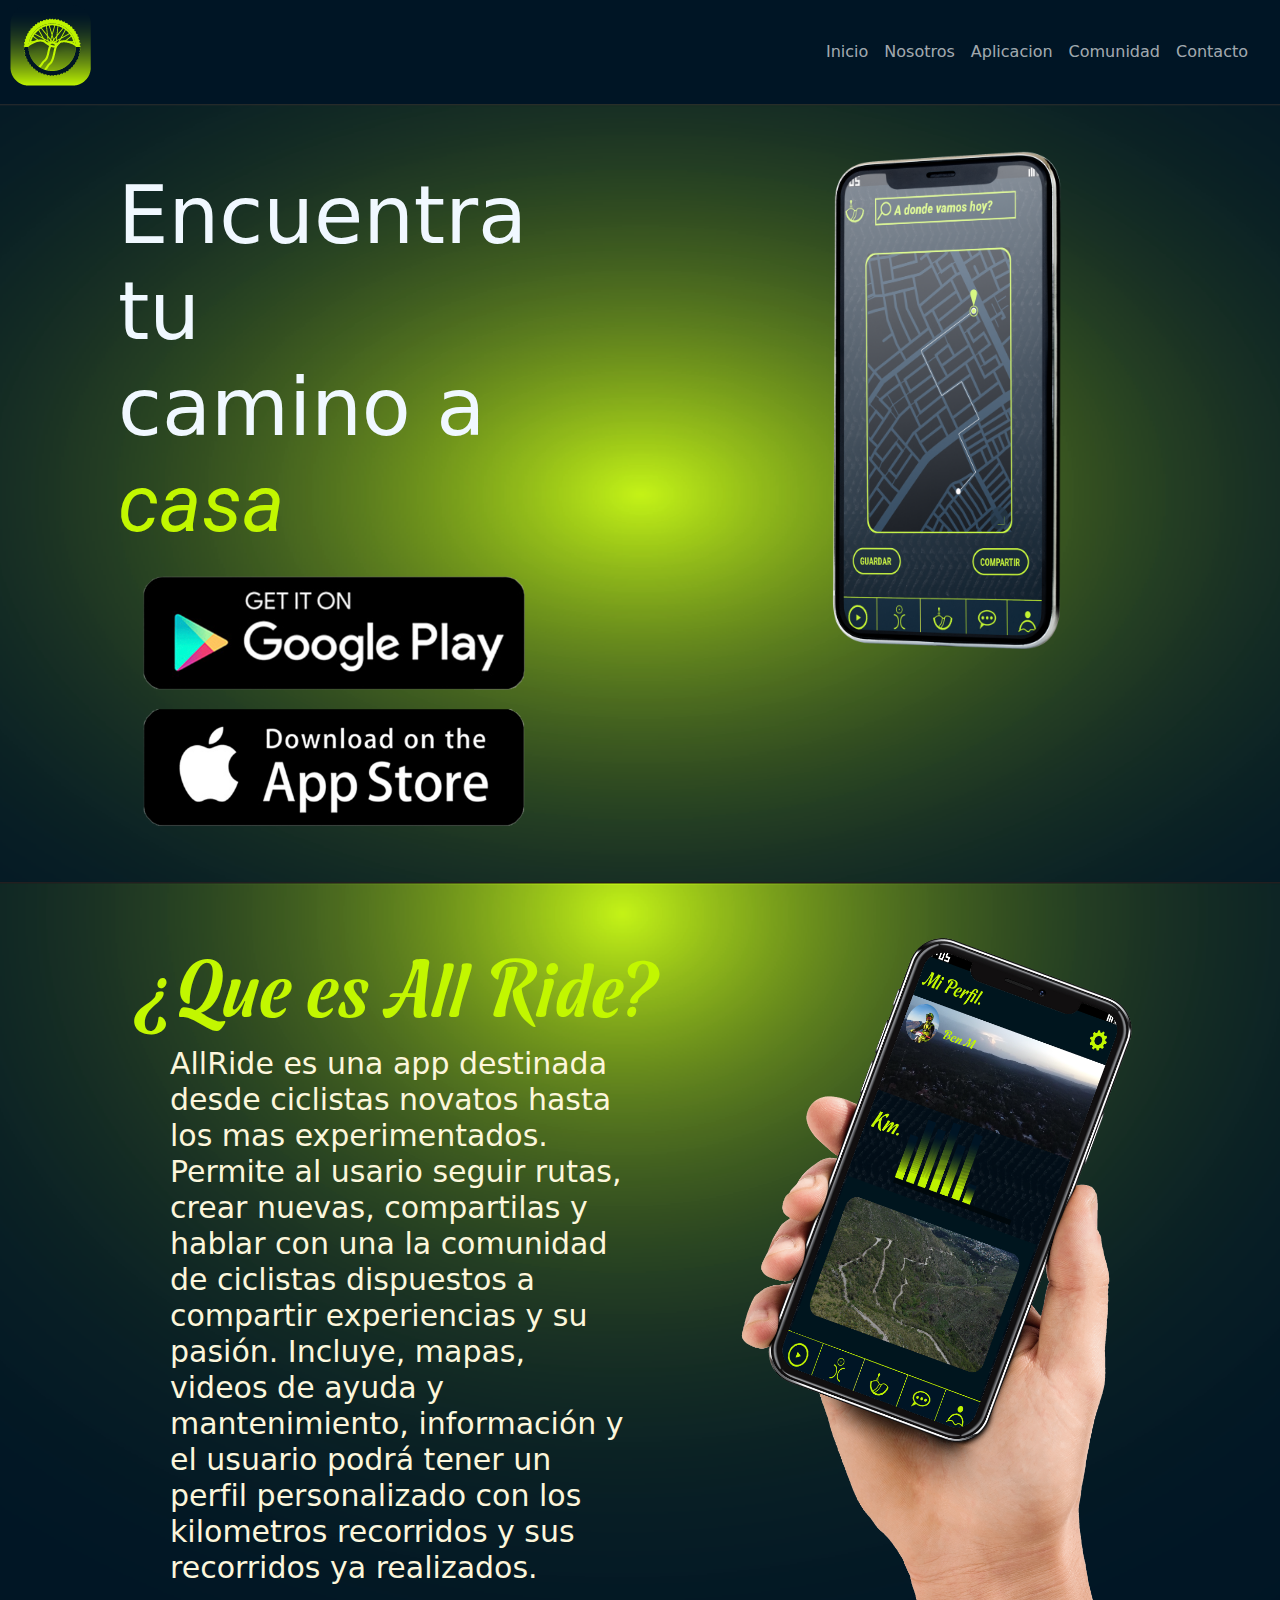
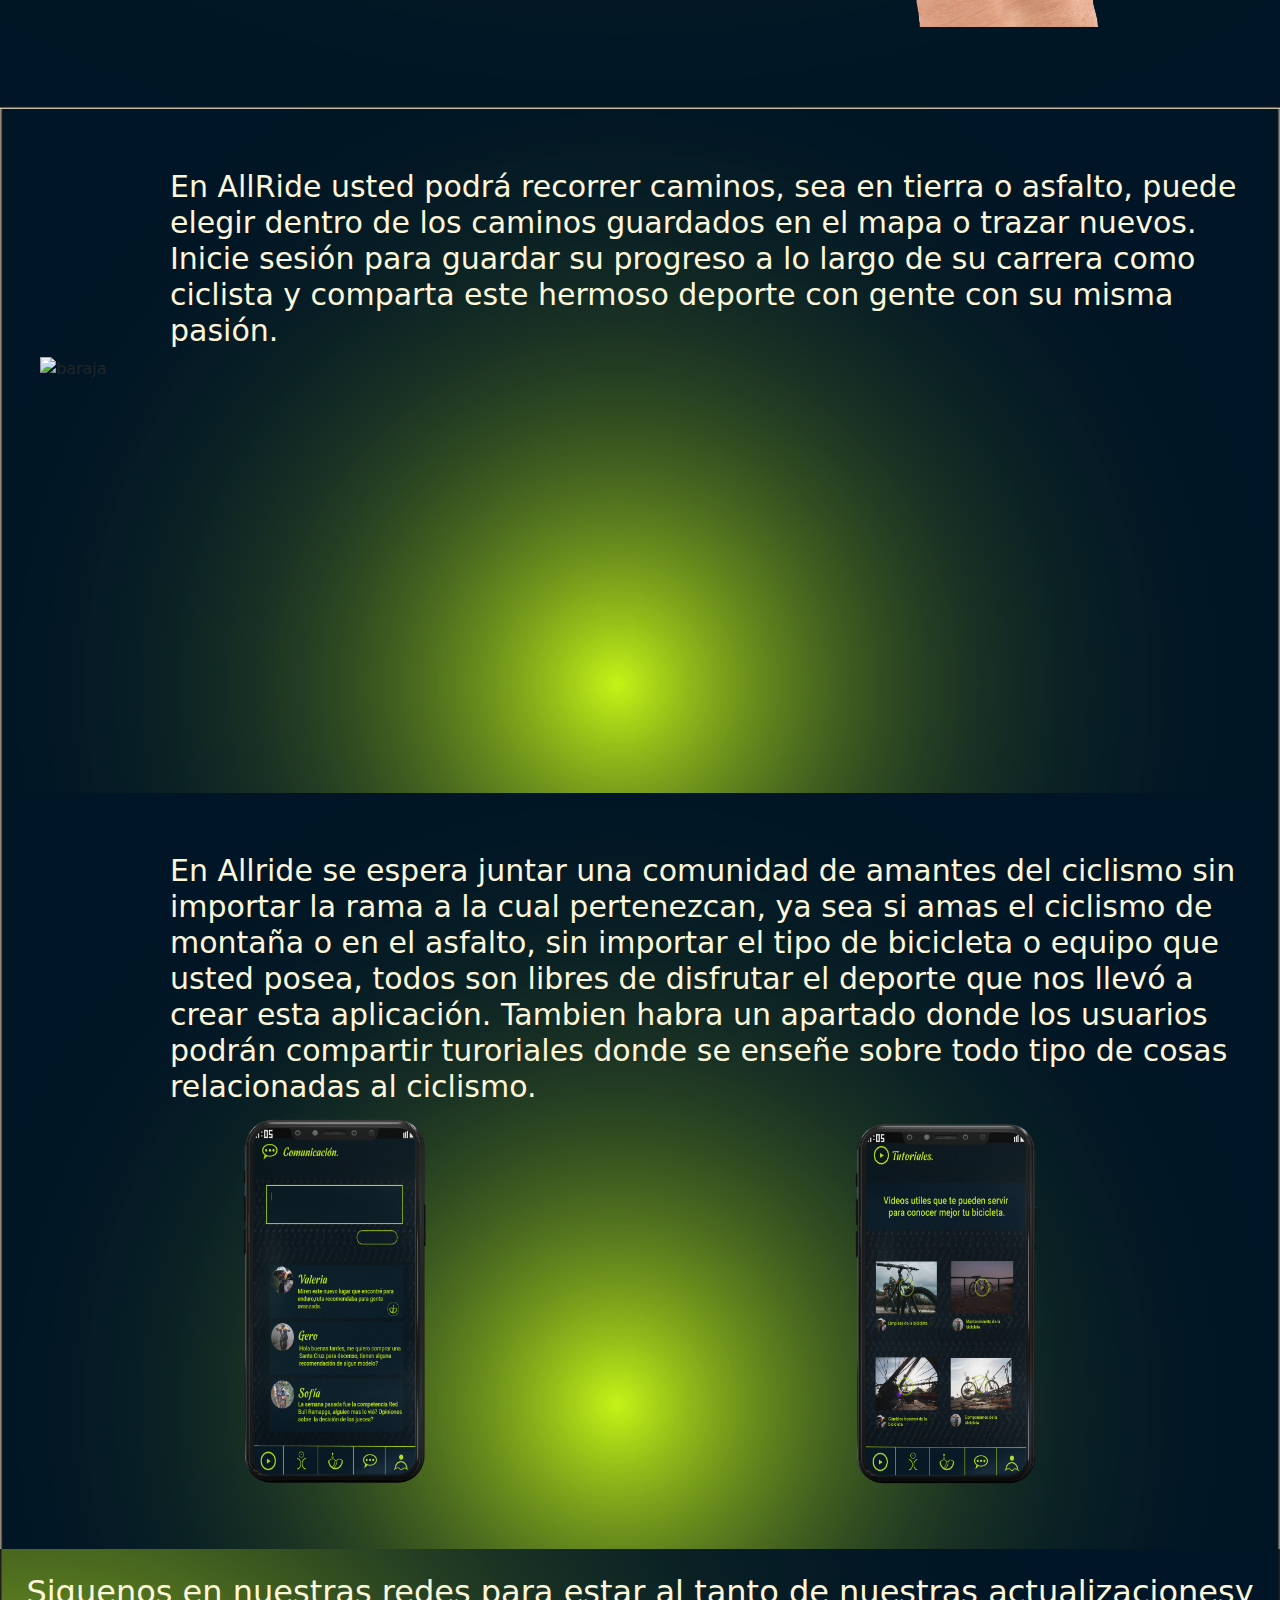
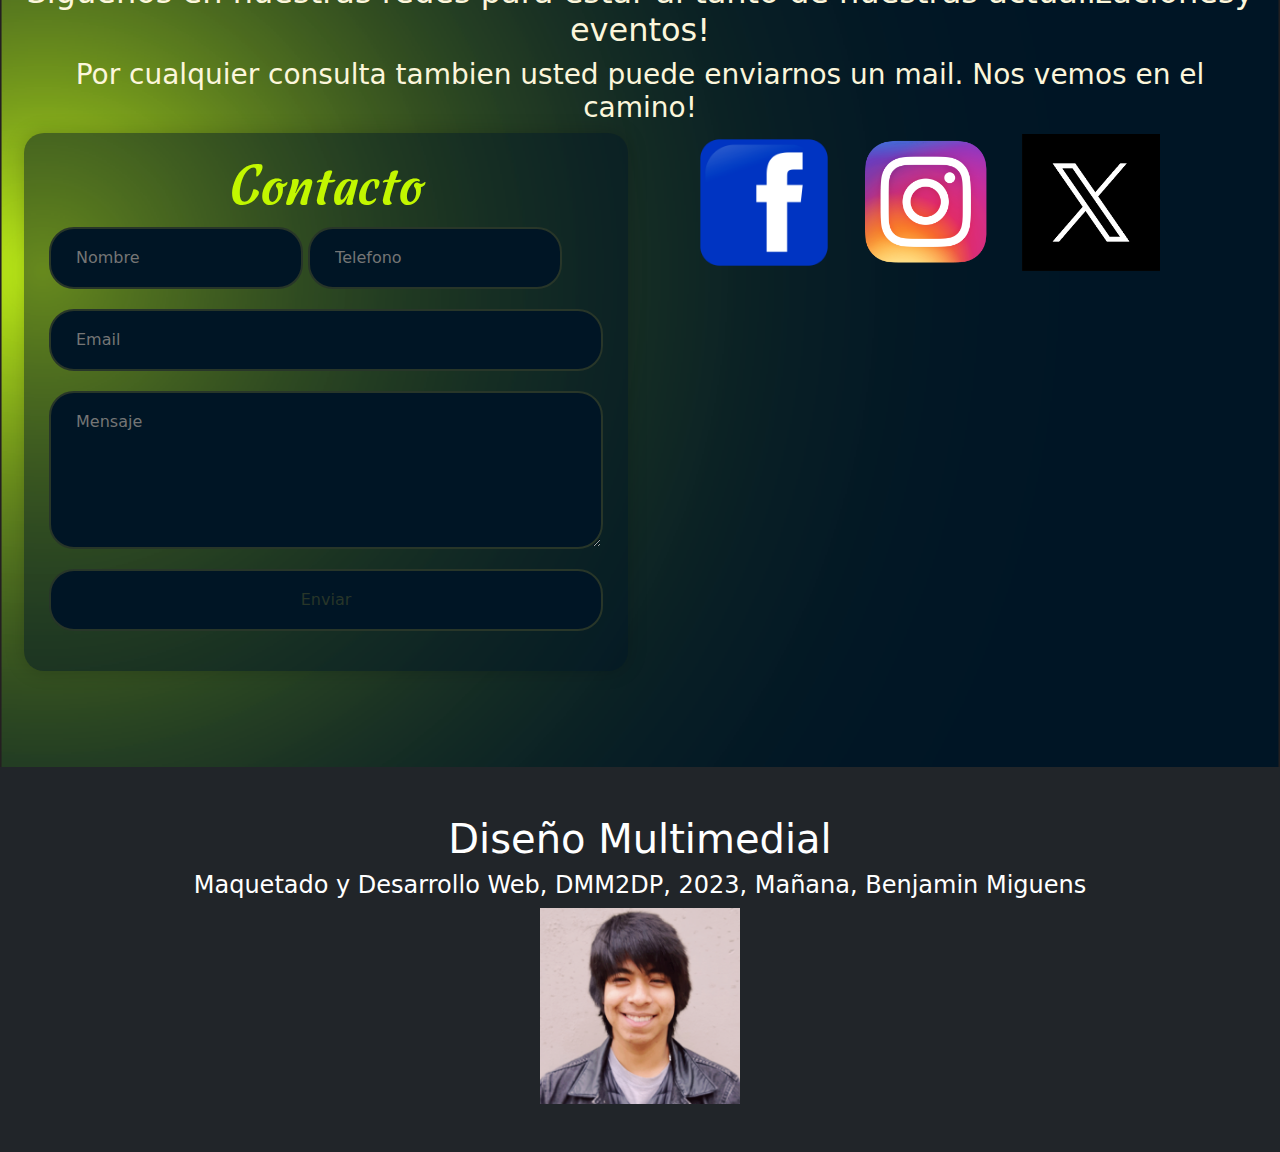
==== index.html @ 934d63f8 "Add files via upload" ====
<!DOCTYPE html>
<html lang="es">

<head>
    <meta charset="UTF-8">
    <meta name="viewport" content="width=device-width, initial-scale=1.0">
    <title>Benjamin Miguens</title>

    <link rel="stylesheet" href="app/css/bootstrap.css">
    <link rel="stylesheet" href="css/estilos.css">
    <link rel="apple-touch-icon" sizes="57x57" href="iconos/apple-icon-57x57.png">
    <link rel="apple-touch-icon" sizes="60x60" href="iconos/apple-icon-60x60.png">
    <link rel="apple-touch-icon" sizes="72x72" href="iconos/apple-icon-72x72.png">
    <link rel="apple-touch-icon" sizes="76x76" href="iconos/apple-icon-76x76.png">
    <link rel="apple-touch-icon" sizes="114x114" href="iconos/apple-icon-114x114.png">
    <link rel="apple-touch-icon" sizes="120x120" href="iconos/apple-icon-120x120.png">
    <link rel="apple-touch-icon" sizes="144x144" href="iconos/apple-icon-144x144.png">
    <link rel="apple-touch-icon" sizes="152x152" href="iconos/apple-icon-152x152.png">
    <link rel="apple-touch-icon" sizes="180x180" href="iconos/apple-icon-180x180.png">
    <link rel="icon" type="image/png" sizes="192x192" href="iconos/android-icon-192x192.png">
    <link rel="icon" type="image/png" sizes="32x32" href="iconos/favicon-32x32.png">
    <link rel="icon" type="image/png" sizes="96x96" href="iconos/favicon-96x96.png">
    <link rel="icon" type="image/png" sizes="16x16" href="iconos/favicon-16x16.png">
    <link rel="manifest" href="manifest.json">
    <link rel="preconnect" href="https://fonts.googleapis.com">
    <link rel="preconnect" href="https://fonts.gstatic.com" crossorigin>
    <link href="https://fonts.googleapis.com/css2?family=Playfair+Display:wght@400;700&display=swap" rel="stylesheet">
    <meta name="msapplication-TileColor" content="#ffff00">
    <meta name="msapplication-TileImage" content="iconos/ms-icon-144x144.png">
    <meta name="theme-color" content="#ff0000">

    <meta name="mobile-web-app-capable" content="yes">
    <meta name="apple-mobile-web-app-capable" content="yes">
    <meta name="apple-mobile-web-app-title" content="Melius">
    <meta name="apple-mobile-web-app-status-bar-style" content="black-translucent">
    <meta name="theme-color" content="#6170f7">
    <meta name="msapplication-starturl" content="/app/">
    
</head>

<body>

    <header class="Head container-fluid bg-header py-4 sticky-top">
        <h1 id="logo">All Ride</h1>
        <nav class="navbar navbar-expand-lg" data-bs-theme="dark">
            <div class="container-fluid">

                <button class="navbar-toggler" type="button" data-bs-toggle="collapse" data-bs-target="#barra"
                    aria-controls="barra" aria-expanded="false" aria-label="Botón hamburguesa">
                    <span class="navbar-toggler-icon"></span>
                </button>
                <div class="collapse navbar-collapse" id="barra">
                    <ul class="navbar-nav ms-auto text-center">
                        <li class="nav-item">
                            <a class="nav-link" href="#inicio">Inicio</a>
                        </li>
                        <li class="nav-item">
                            <a class="nav-link" href="#nosotros">Nosotros</a>
                        </li>
                        <li class="nav-item">
                            <a class="nav-link " href="#app">Aplicacion</a>
                        </li>
                        <li class="nav-item">
                            <a class="nav-link" href="#comunidad">Comunidad</a>
                        </li>
                        <li class="nav-item">
                            <a class="nav-link" href="#contactos">Contacto</a>
                        </li>
                    </ul>
                </div>
            </div>
        </nav>
    </header>

    <section class="present container-fluid-lg p-4 bg2" >
        <span id="inicio" class="ancla"></span>
    <div class="row">
        <div class="col-12 col-md-12 col-lg-12">
        <div class="row">   
            <div class="col-md m-md-3">
                <div class="row">
                <div class="texto1 col-12 col-md-12 col-lg-6">
                    <figure>
                    <figcaption class="m-4">
                    <h2>Encuentra tu  </h2>
                    <h2>camino a</h2>
                    <h2 class="casas">casa</h2>
                    </figcaption>
                    <img src="imagenes/descargar.png" alt="descarga" class="desc img-fluid">
                </figure>
                </div>
                <div class="col-12 col-md-12 col-lg-6">
                    <img src="imagenes/home.png" alt="home" class="img1 img-fluid mb-3">
                </div>
            </div>
            </div>
        </div>
    </div>
    </div>
    </section>

    <section class="we container-fluid-lg p-4 bg2">
        <span id="nosotros" class="ancla"></span>
        <div class="row">
            <div class="col-12 col-md-12 col-lg-12">
            <div class="row">   
                <div class="col-md m-md-3">
                    <div class="row">
                    <div class="texto2 col-12 col-md-12 col-lg-6">
                        <h1>¿Que es All Ride?</h1>
                        <h2>AllRide es una app destinada desde ciclistas novatos hasta los
                            mas experimentados. Permite al usario seguir rutas,
                            crear nuevas, compartilas y hablar con una la comunidad
                            de ciclistas dispuestos a compartir experiencias y su pasión.
                            Incluye, mapas, videos de ayuda y mantenimiento,
                            información y el usuario podrá tener un perfil
                            personalizado con los kilometros recorridos y sus
                            recorridos ya realizados.</h2>
                    </div>
                    
                    <div class="col-12 col-md-12 col-lg-6">
                        <img src="imagenes/Mano.png" alt="hombre 2" class="img2 img-fluid mb-3">
                    </div>
                </div>
                
                </div>
            </div>
        </div>
        </div>
        </section>

    <section class="app container-fluid-lg p-4 bg1">
        <div class="row">
            <div class="col-12 col-md-12 col-lg-12">
        <span id="app" class="ancla"></span>

        <div class="row">
            <div class="col-12 col-md-12 col-lg-12">
            <div class="row">   
                <div class="col-md m-md-3">
                    <div class="row">
                    <div class="texto2 col-12 col-md-12 col-lg-12">
                        <h2>En AllRide usted podrá recorrer caminos, sea en tierra o asfalto, puede
                            elegir dentro de los caminos guardados en el mapa o trazar nuevos. Inicie
                            sesión para guardar su progreso a lo largo de su carrera como ciclista y
                            comparta este hermoso deporte con gente con su misma pasión.</h2>
                    </div>
                    
                    <div class="col-12 col-md-12 col-lg-12">
                        <img src="imagenes/baraja.png" alt="baraja" class="img3 img-fluid mb-3">
                    </div>
                </div>
                
                </div>
            </div>
        </div>
        </div>
    </div>
    </div>
    </section>

    <section class="comu container-fluid-lg p-4 bg1">
        <div class="row">
            <div class="col-12 col-md-12 col-lg-12">
        <span id="comunidad" class="ancla"></span>

        <div class="row">
            <div class="col-12 col-md-12 col-lg-12">
            <div class="row">   
                <div class="col-md m-md-3">
                    <div class="row">
                    <div class="texto2 col-12 col-md-12 col-lg-12">
                        <h2>En Allride se espera juntar una comunidad de amantes del ciclismo
                            sin importar la rama a la cual pertenezcan, ya sea si amas el ciclismo de
                            montaña o en el asfalto, sin importar el tipo de bicicleta o equipo que usted
                            posea, todos son libres de disfrutar el deporte que nos llevó a crear esta
                            aplicación. Tambien habra un apartado donde los usuarios podrán compartir
                            turoriales donde se enseñe sobre todo tipo de cosas relacionadas al ciclismo.</h2>
                    </div>
                    
                    <div class="col-12 col-md-6 col-lg-6">
                        <img src="imagenes/comu.png" alt="hombre 2" class="img4 img-fluid mb-3">
                    </div>
                    <div class="col-12 col-md-6 col-lg-6">
                        <img src="imagenes/video.png" alt="hombre 2" class="img4 img-fluid mb-3">
                    </div>
                </div>
                
                </div>
            </div>
        </div>
        </div>
    </div>
    </div>
    </section>

    <section class="contact container-fluid-lg p-4 bg1">
        <span id="contactos" class="ancla"></span>
        <div class="row">
            <div class="col-12 col-md-12 col-lg-12">
        <div class="row justify-content-center">
            <div class="col-md-12">
                <div class="txtContact">
                <h2>Siguenos en nuestras redes para estar al tanto de nuestras actualizacionesy eventos!
                </h2>
                <h3>
                Por cualquier consulta tambien usted puede enviarnos un mail. Nos vemos en el camino!
                </h3>
                </div>
                <div class="row mb-3">
                    <div class="formCent col-12 col-md-6 col-lg-6 mb-5">
                    <form class="formulario mb-2" action="https://formsubmit.co/benjamin.miguens@davinci.edu.ar" method="POST">
                    <h2 class="titleContact">Contacto</h2>
                    <div class="name">
                        <input class="nom txt" type="text" name="name" id="name" placeholder="Nombre">
            
                        <input class="nom txt" type="tel" name="phone" id="phone" placeholder="Telefono">
                    </div>
                    
                    <div class="imput">
                        
                        <input class="txt" type="email" name="email" id="email" placeholder="Email">
            
                        <textarea class="txt" name="message" id="message" cols="30" rows="5" placeholder="Mensaje"></textarea>
            
                        <input class="txt" class="btn" type="submit" value="Enviar">
            
                        <input class="txt" type="hidden" name="_next" value="https://gremoar.github.io/pwa/">
                        <input class="txt" type="hidden" name="_captcha" value="false">
                    </div>
                    </form>
                    </div>
                    
                    <div class="formu row">
                    <div class="iconoss col-12 col-md-6 col-lg-6">
                    <div class="card-sizes col-3 col-md-2 col-lg-3 card ms-4">
                                <img src="imagenes/facebook.png" alt="facebook" class="img-fluid">
                    </div>
                    <div class="card-sizes col-3 col-md-2 col-lg-3 card ms-4">
                                <img src="imagenes/instagram.png" alt="insta" class="img-fluid">
                    </div>
                    <div class="card-sizes col-3 col-md-2 col-lg-3 card ms-4">
                                <img src="imagenes/X.jpg" alt="twitter" class="img-fluid">
                    </div>
                    </div>
                    </div>
                </div>
            </div>
            </div>
        </div>
    </div>
    </div>
    </section>

    <footer class="container-fluid bg-dark py-5 d-flex justify-content-center text-white">
        <ul class="m-0 p-0">
            <li class="h1">Diseño Multimedial</li>
            <li class="h4">Maquetado y Desarrollo Web, DMM2DP, 2023, Mañana, Benjamin Miguens</li>
            <img src="imagenes/benja.jpg" alt="alumno" class="fondo img-fluid">
        </ul>
    </footer>

    <script src="app/js/bootstrap.bundle.min.js"></script>

    <script>
        const barra = document.querySelector(".navbar-collapse");
        const cierre = new bootstrap.Collapse(barra, {
            toggle: false
        });
        const botones = document.querySelectorAll(".nav-item > a");
        const navegar = function (evento) {
            evento.preventDefault();
            const seccionApuntada = this.hash;
            if (barra.classList.contains('show')) {
                cierre.toggle()
                barra.addEventListener("hidden.bs.collapse", function () {
                    let distancia = document.querySelector(seccionApuntada).offsetTop;
                    if (seccionApuntada.length != 0) {
                        distancia = distancia;
                        scroll({ top: distancia, behavior: "smooth" });
                    }
                });
            } else {
                let distancia = document.querySelector(seccionApuntada).offsetTop;
                if (seccionApuntada.length != 0) {
                    distancia = distancia;
                    scroll({ top: distancia, behavior: "smooth" });
                }
            }
        }
        botones.forEach(boton => {
            boton.addEventListener("click", navegar);
        });
    </script>

    <script>
        if (typeof navigator.serviceWorker !== 'undefined') {
            navigator.serviceWorker.register('sw.js')
        }
    </script>

</body>

</html>
---- css/estilos.css ----
body {
    background-color: #FCF6DB;
}

@font-face{
    font-family: Dessert;
    src: url('../Fonts/DessertScript.otf');
}

@font-face{
    font-family: Roboto;
    src: url('../Fonts/Roboto-Regular.ttf');
}

@font-face{
    font-family: RobotoI;
    src: url('../Fonts/Roboto-Italic.ttf');
}


.bg-header {
    background-color: #001525;
}

.img1{
    height: 505px;
    display: block;
    margin-left: auto;
    margin-right: auto;
}

.img2{
    height: 705px;
    display: block;
    margin-left: auto;
    margin-right: auto;
}

.desc{
    height: 250px;
    display: block;
    margin-left: auto;
    margin-right: auto;
    }


.img3{
    height: 380px;
    display: block;
    margin-left: auto;
    margin-right: auto;
}

.img4{
    height: 380px;
    display: block;
    margin-left: auto;
    margin-right: auto;
}

.present{
    background-image: url("../imagenes/back1.png");
    background-repeat: no-repeat;
    background-position: center;
    background-size: cover;
}
.we{
    background-image: url("../imagenes/back2.png");
    background-repeat: no-repeat;
    height: 827px;
    background-position: center;
}

.app{
    background-image: url("../imagenes/back3.png");
    background-repeat: no-repeat;
    background-position: center;
    background-size: cover;

}

.comu{
    background-image: url("../imagenes/back4.png");
    background-repeat: no-repeat;
    background-position: center;
    background-size: cover;

}

.contact{
    background-image: url("../imagenes/back5.png");
    background-repeat: no-repeat;
    background-position: center;
    background-size: cover;
}
.casas{
    
    font-family: RobotoI !important; 
    color:#C2F700 !important;
    font-size: 80px !important;
    
}


.texto1 h2{
    color: aliceblue;
    font-size: 80px;
    margin: 0;
    padding-left: 10%;
}


.texto1 p{
    font-size: 200px;
    margin-left: 45px;
}

.texto2{
    margin-top: 20px;
}

.texto2 h1{
    font-family: Dessert;
    color: #C2F700;
    font-size: 80px;
    white-space: nowrap;
    margin-left: 100px;
}
.texto2 h2{
    color: #FCF6DB;
    font-size: 30px;
    margin-left: 130px;
}
strong{
    font-size: 50px;
}

#logo {
    width: 134px;
    height: 50px;
    font-size: 0;
    background: url("../app/imagenes/logo.png");
    background-repeat: no-repeat;
    position: absolute;
    top: 5px;
    bottom: 10px;
    left: 10px;
    height: 100px;
    z-index: 1;
}

.txtContact{
    color:#FCF6DB;
    text-align: center;
}

.formulario{
    padding: 20px 25px;
    box-shadow: 0 0 20px rgba(0, 0, 0, 0.2);
    background-color: #00152579;
    border-radius: 20px;
    text-align: center;
    width: 100%;
}

.imput{
    display: flex;
    flex-direction: column;
    text-align: left;
}

.name{
    flex-direction: column;
    text-align: left;
}

.imput input, .name input, .imput textarea{
    background-color:#001525 ;
}



.titleContact{
    font-family: Dessert;
    color:#C2F700;
    font-size: 55px;
}

.tituloForm{
    color:#283629;
    font-size: 15px;
    font-weight: 600;
    margin-bottom: 15px;
}

.formu{
    width: 50%;
}

.txt{
    padding: 17px 25px;
    border-radius: 25px;
    margin-bottom: 20px;
    border: 2px solid ;
    color: #283629;
    outline: none;
}

.Iconos{
    height: 200px;
    width: 200px;
    position:relative;
    left: 180px;
    margin-left: 100px; 
}

.iconoss{
    display: flex;
    padding-left: 5%;
    width: 600px;
}

.card-sizes{
    border-color: transparent;
    background-color: transparent;

}

.navbar-nav{
    position: relative;
}
.fondo{
    width: 200px;
}
@media (max-width: 991px) {
    #logo {
        left: calc(50% - 50px);
    }

    .nav-item {
        background: rgba(255, 255, 255, .1);
        margin: 1rem 0;
    }

    .nav-item:first-child{
        margin-top: 2rem;
    }

    .nav-item:hover {
        background: rgba(0, 0, 0, .1);
    }

    .formulario{
        padding: 50px 30px;

    }

    .txt{
        padding:15px;
    }
}
@media screen and (min-width: 576px) and (max-width: 992px){
    .img1{
        height: 400px;
        display: block;
        margin-left: auto;
        margin-right: auto;
    }

    .img2{
        height: 400px;
        display: block;
        margin-left: auto;
        margin-right: auto;
    }
    .img3{
        display: block;
        margin-left: auto;
        margin-right: auto;
    }
    .texto1{
        margin: 0;
    }

    .texto1 h1{
        font-size: 80px;
        text-align: center;
        margin: 0;
    }

    .texto1 h2{
        font-size: 35px;
        text-align: center;
    }

    .texto1 p{
        font-size: 130px;
        text-align: center;
        margin: 0;
    }
    
    .texto2 h1{
        font-size: 60px;
        white-space: nowrap;
        text-align: center;
        margin-left: 0px;
    }

    .texto2 h2{
        font-size: 30px;
        margin-left: 130px;
        margin: 0;
    }

.card-size {
    max-width: 50%;
}

.iconoss{
    display: flex;
    justify-content: center;
    width: 700px;
    padding: 0;
}
}
@media screen and (min-width: 320px) and (max-width: 575px){
    #logo {
        left: calc(50% - 44px);
    }
body{
width: 100%;
}

.desc{
    height: 150px;
}

.img1{
    height: 350px;
    display: block;
    margin-left: auto;
    margin-right: auto;
}

.img2{
    height: 400px;
    display: block;
    margin-left: auto;
    margin-right: auto;
}
.img3{
    display: block;
    margin-left: auto;
    margin-right: auto;
}
.texto1{
    margin: 0;
}
.texto2 {
    margin: 0;
}
.texto1 h1{
    font-size: 70px;
    text-align: center;
    margin: 0;
}

.texto1 h2{
    font-size: 40px;
    text-align: center;
}

.texto1 p{
    font-size: 120px;
    text-align: center;
    margin: 0;
}

.texto2 h1{
    font-size: 40px;
    text-align: center;
    margin-left: 10px;
}
.texto2 h2{
    font-size: 25px;
    margin-left: 20px;

}
.act{
    background-image: url("../imagenes/bg2\ min.png");
    background-repeat: no-repeat;
    background-size: cover;

}

.active{
    background-image: url("../imagenes/bg3\ min.png");
    background-repeat: no-repeat;
    width: 100%;

    
}

.comidas{
    background-image: url("../imagenes/bg4\ min.png");
    background-repeat: no-repeat;
    width: 100%;

    
}
.contact{
    width: 100%;
}
.iconoss{
    display: flex;
    width: 75%;
    padding-left: 0;
    justify-content: center;
}
}

.navbar-toggler {
    border: none;
}

.navbar-toggler:active {
    box-shadow: none;
}

.navbar-toggler:focus {
    box-shadow: none;
}

.bg-titulo {
    padding: 0 1.5rem;
    color: rgba(255, 255, 255, .8);
    margin-bottom: 1.5rem;
    position: relative;
    margin-left: -1.5rem;
    margin-right: -1.5rem;
    padding-left: 90px;
    line-height: 4.3rem;
    border-bottom: 8px solid rgba(0, 0, 0, 0.4);
}

.ancla {
    position: relative;
    top: -4.5rem;
}

footer ul {
    list-style: none;
    text-align: center;
}
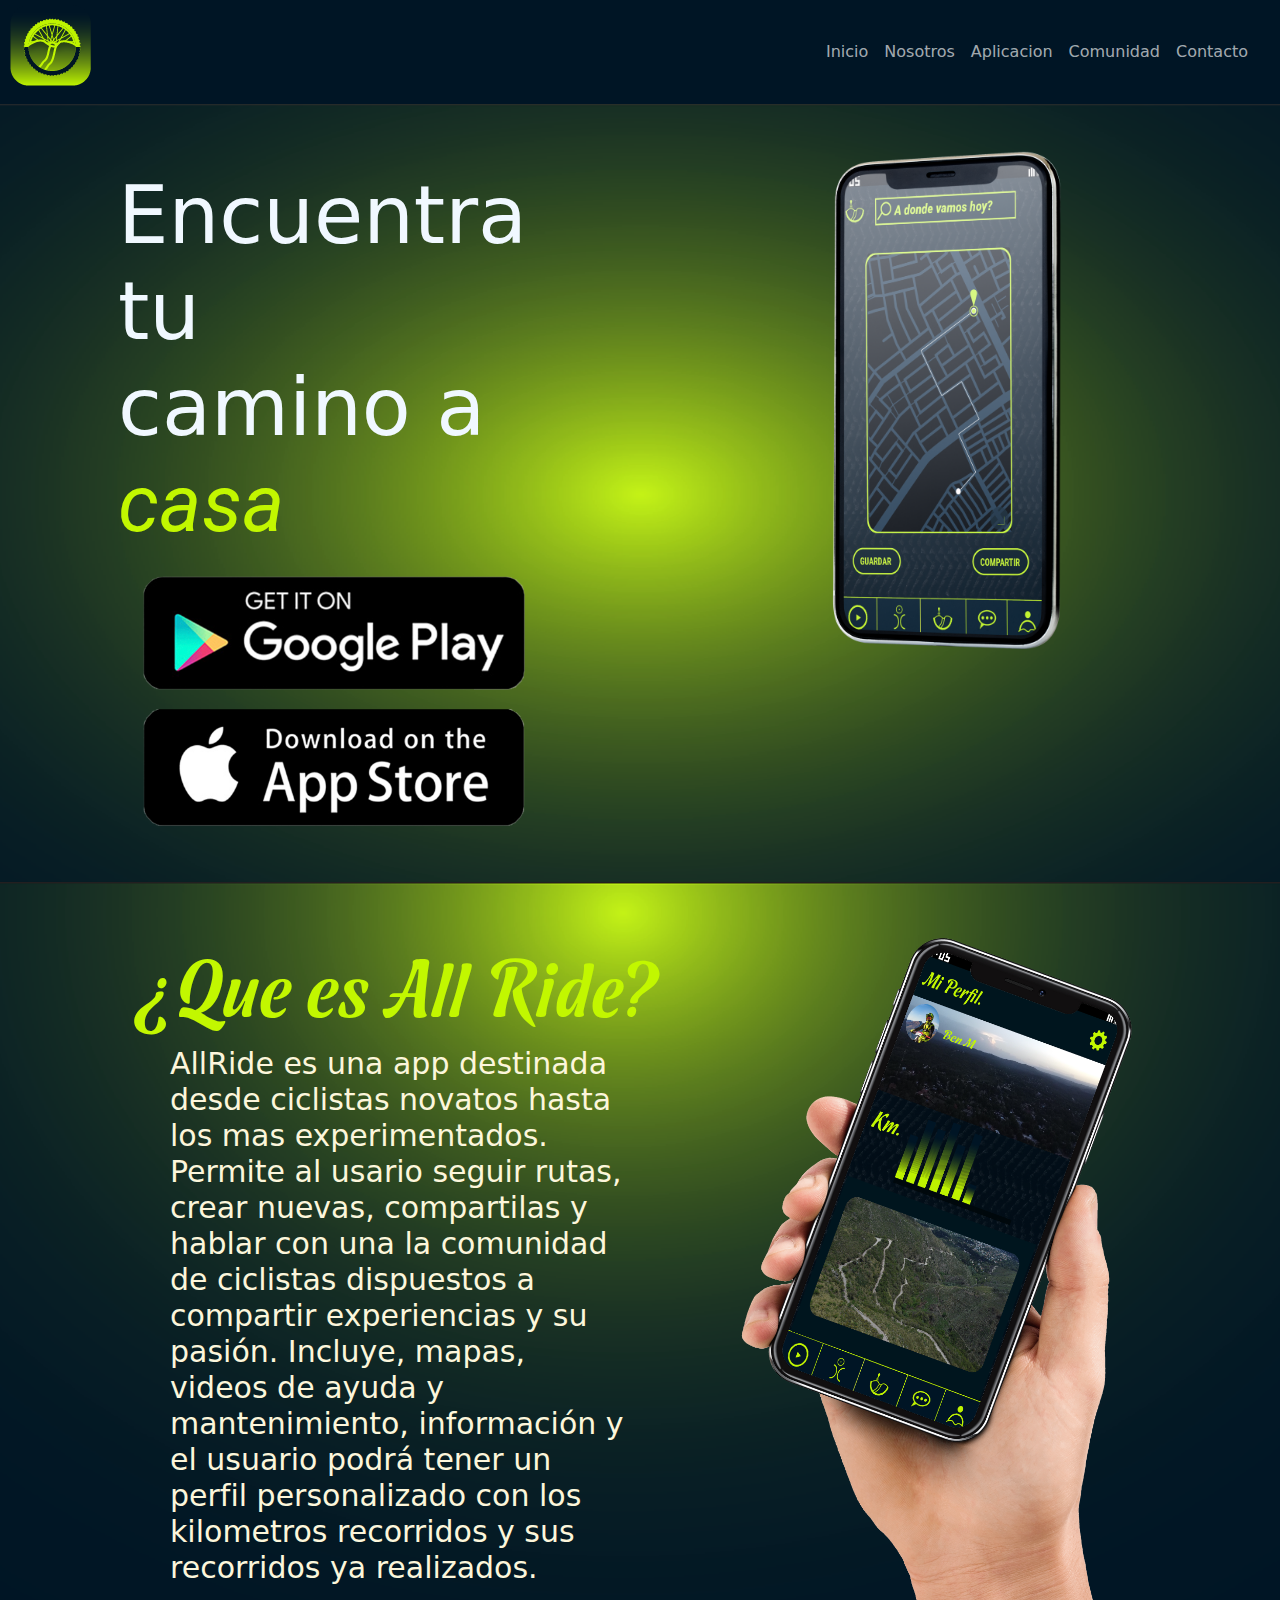
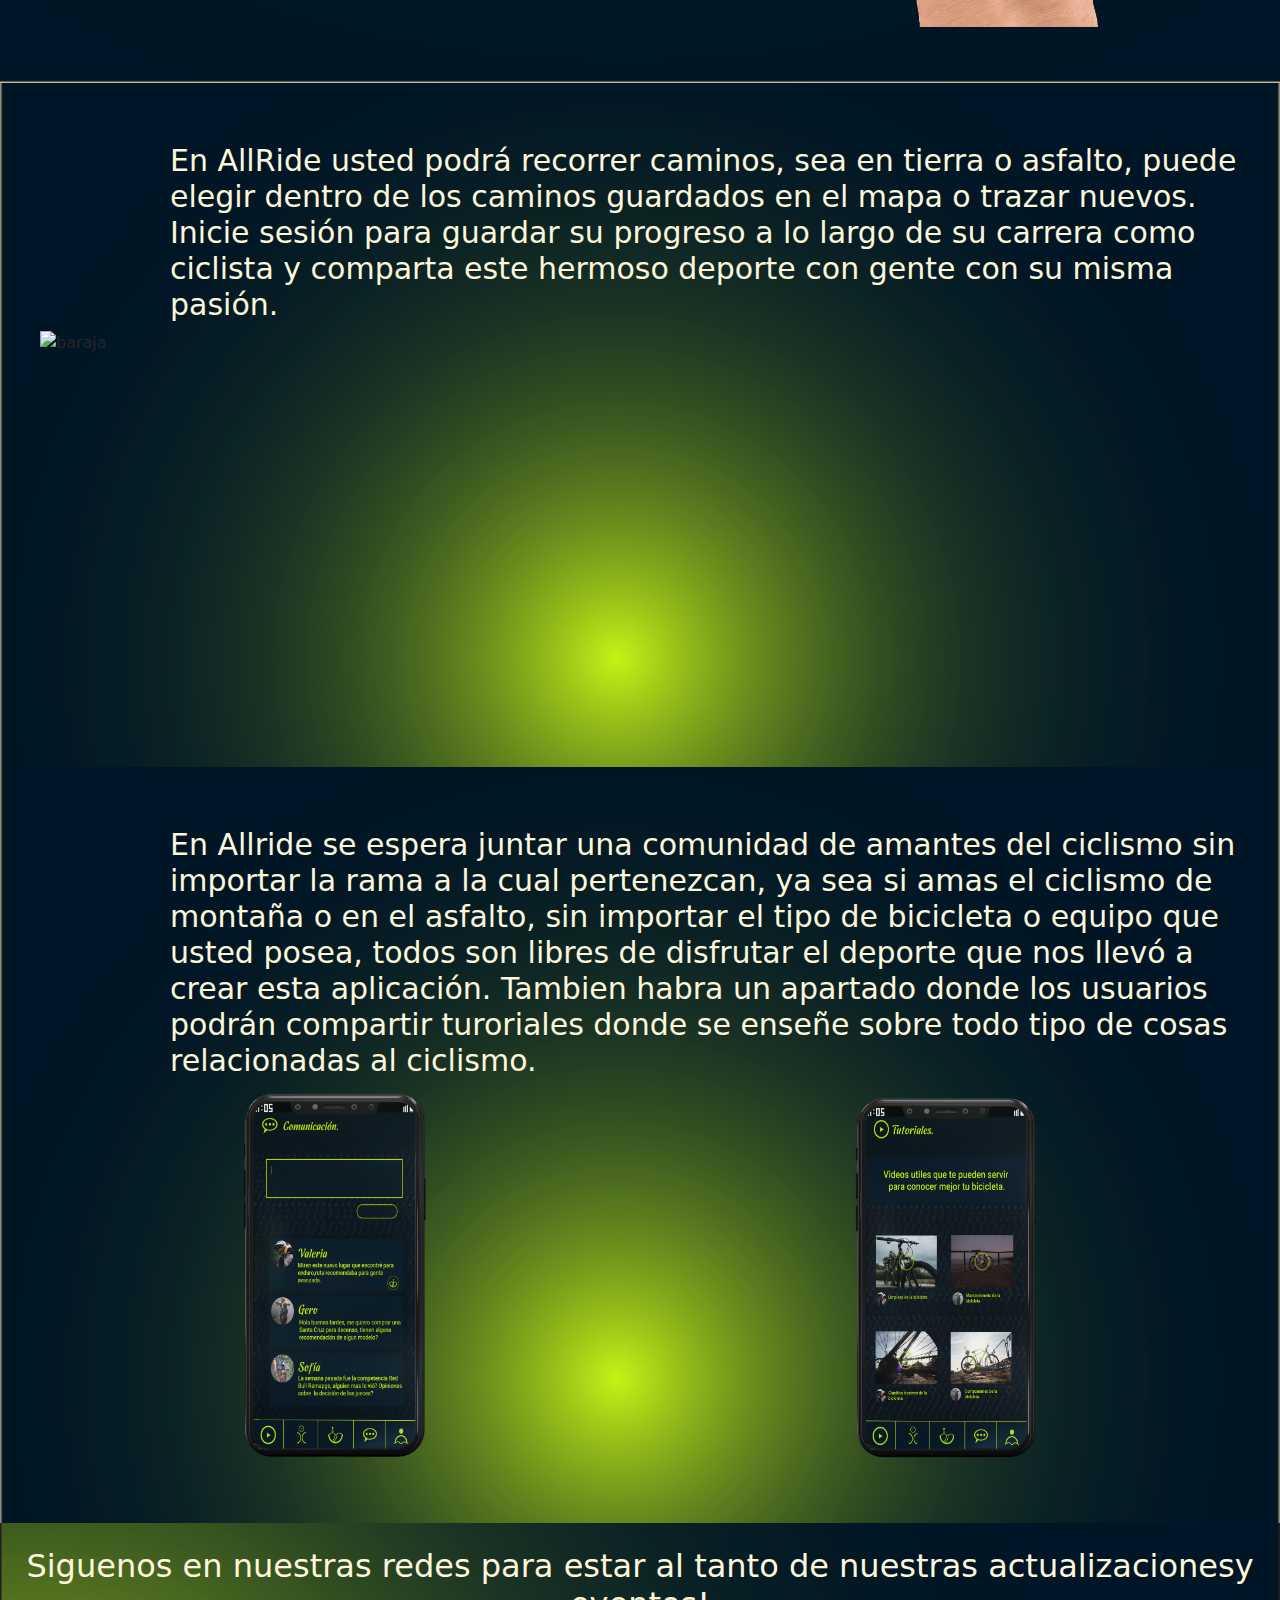
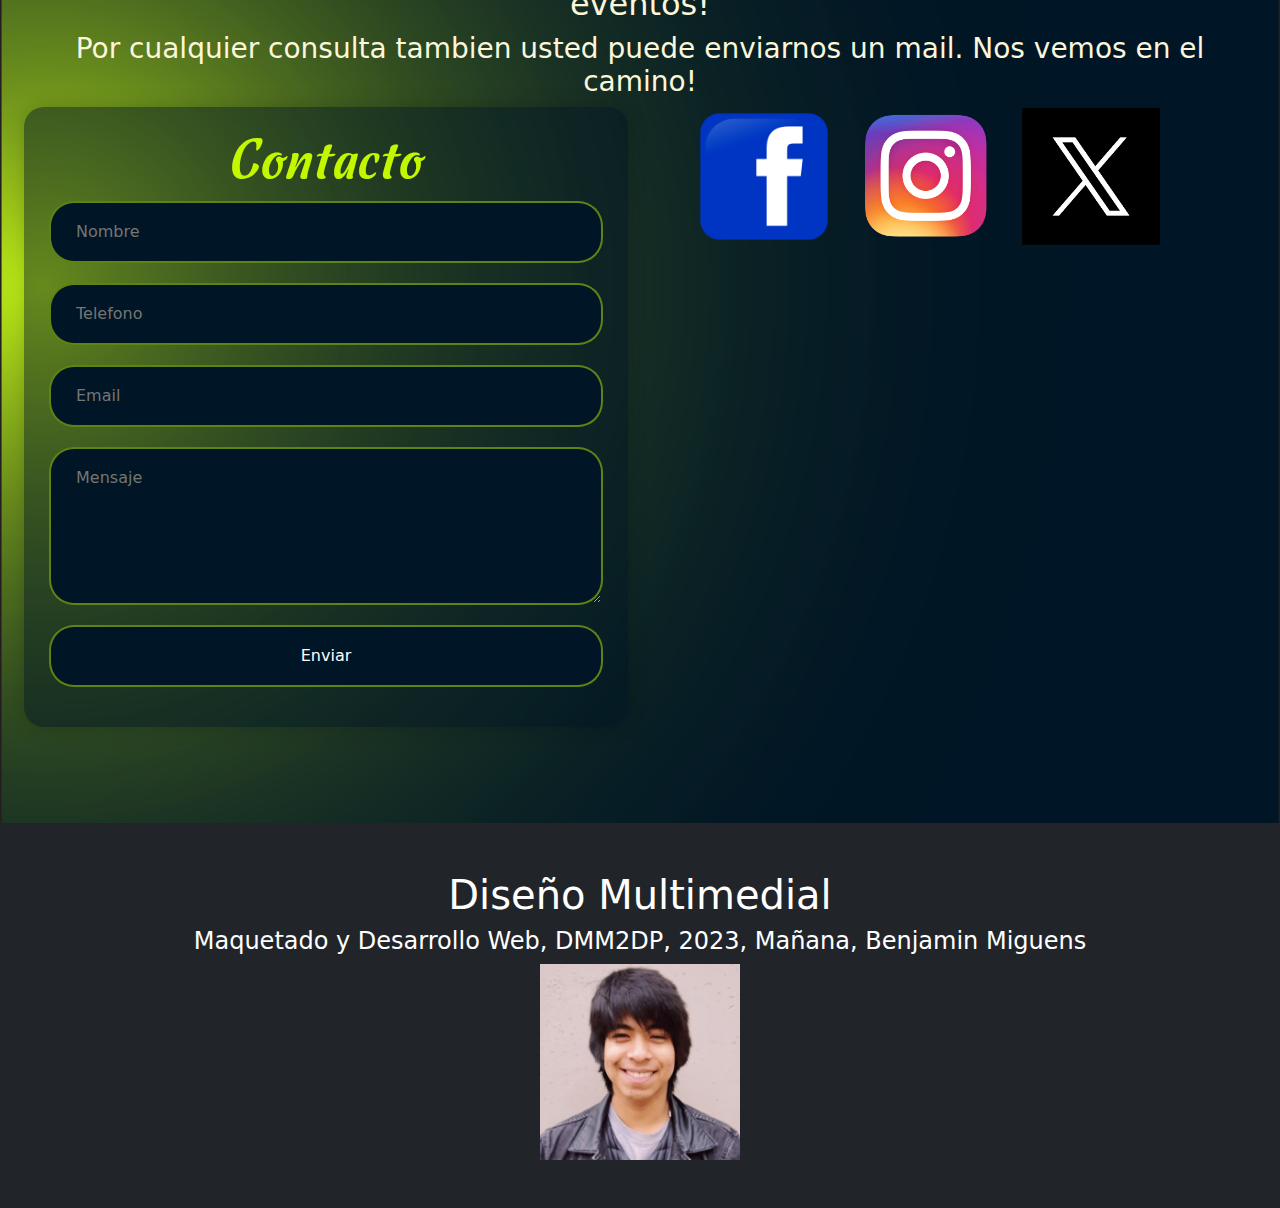
==== commit b6309435: "Add files via upload" ====
--- a/index.html
+++ b/index.html
@@ -27,13 +27,13 @@
     <link href="https://fonts.googleapis.com/css2?family=Playfair+Display:wght@400;700&display=swap" rel="stylesheet">
     <meta name="msapplication-TileColor" content="#ffff00">
     <meta name="msapplication-TileImage" content="iconos/ms-icon-144x144.png">
-    <meta name="theme-color" content="#ff0000">
+    <meta name="theme-color" content="#c2F700">
 
     <meta name="mobile-web-app-capable" content="yes">
     <meta name="apple-mobile-web-app-capable" content="yes">
-    <meta name="apple-mobile-web-app-title" content="Melius">
+    <meta name="apple-mobile-web-app-title" content="AllRide">
     <meta name="apple-mobile-web-app-status-bar-style" content="black-translucent">
-    <meta name="theme-color" content="#6170f7">
+    <meta name="theme-color" content="#001525">
     <meta name="msapplication-starturl" content="/app/">
     
 </head>
@@ -212,9 +212,9 @@
                     <form class="formulario mb-2" action="https://formsubmit.co/benjamin.miguens@davinci.edu.ar" method="POST">
                     <h2 class="titleContact">Contacto</h2>
                     <div class="name">
-                        <input class="nom txt" type="text" name="name" id="name" placeholder="Nombre">
+                        <input class="nom txt col-12" type="text" name="name" id="name" placeholder="Nombre">
             
-                        <input class="nom txt" type="tel" name="phone" id="phone" placeholder="Telefono">
+                        <input class="nom txt col-12" type="tel" name="phone" id="phone" placeholder="Telefono">
                     </div>
                     
                     <div class="imput">
@@ -225,7 +225,7 @@
             
                         <input class="txt" class="btn" type="submit" value="Enviar">
             
-                        <input class="txt" type="hidden" name="_next" value="https://gremoar.github.io/pwa/">
+                        <input class="txt" type="hidden" name="_next" value="https://benja-m.github.io/AllRide/">
                         <input class="txt" type="hidden" name="_captcha" value="false">
                     </div>
                     </form>
--- a/css/estilos.css
+++ b/css/estilos.css
@@ -67,8 +67,8 @@
 .we{
     background-image: url("../imagenes/back2.png");
     background-repeat: no-repeat;
-    height: 827px;
     background-position: center;
+    background-size: cover;
 }
 
 .app{
@@ -158,6 +158,7 @@
     padding: 20px 25px;
     box-shadow: 0 0 20px rgba(0, 0, 0, 0.2);
     background-color: #00152579;
+    color: aliceblue;
     border-radius: 20px;
     text-align: center;
     width: 100%;
@@ -176,6 +177,7 @@
 
 .imput input, .name input, .imput textarea{
     background-color:#001525 ;
+    color: white;
 }
 
 
@@ -201,7 +203,7 @@
     padding: 17px 25px;
     border-radius: 25px;
     margin-bottom: 20px;
-    border: 2px solid ;
+    border: 2px solid #c2f7007d ;
     color: #283629;
     outline: none;
 }
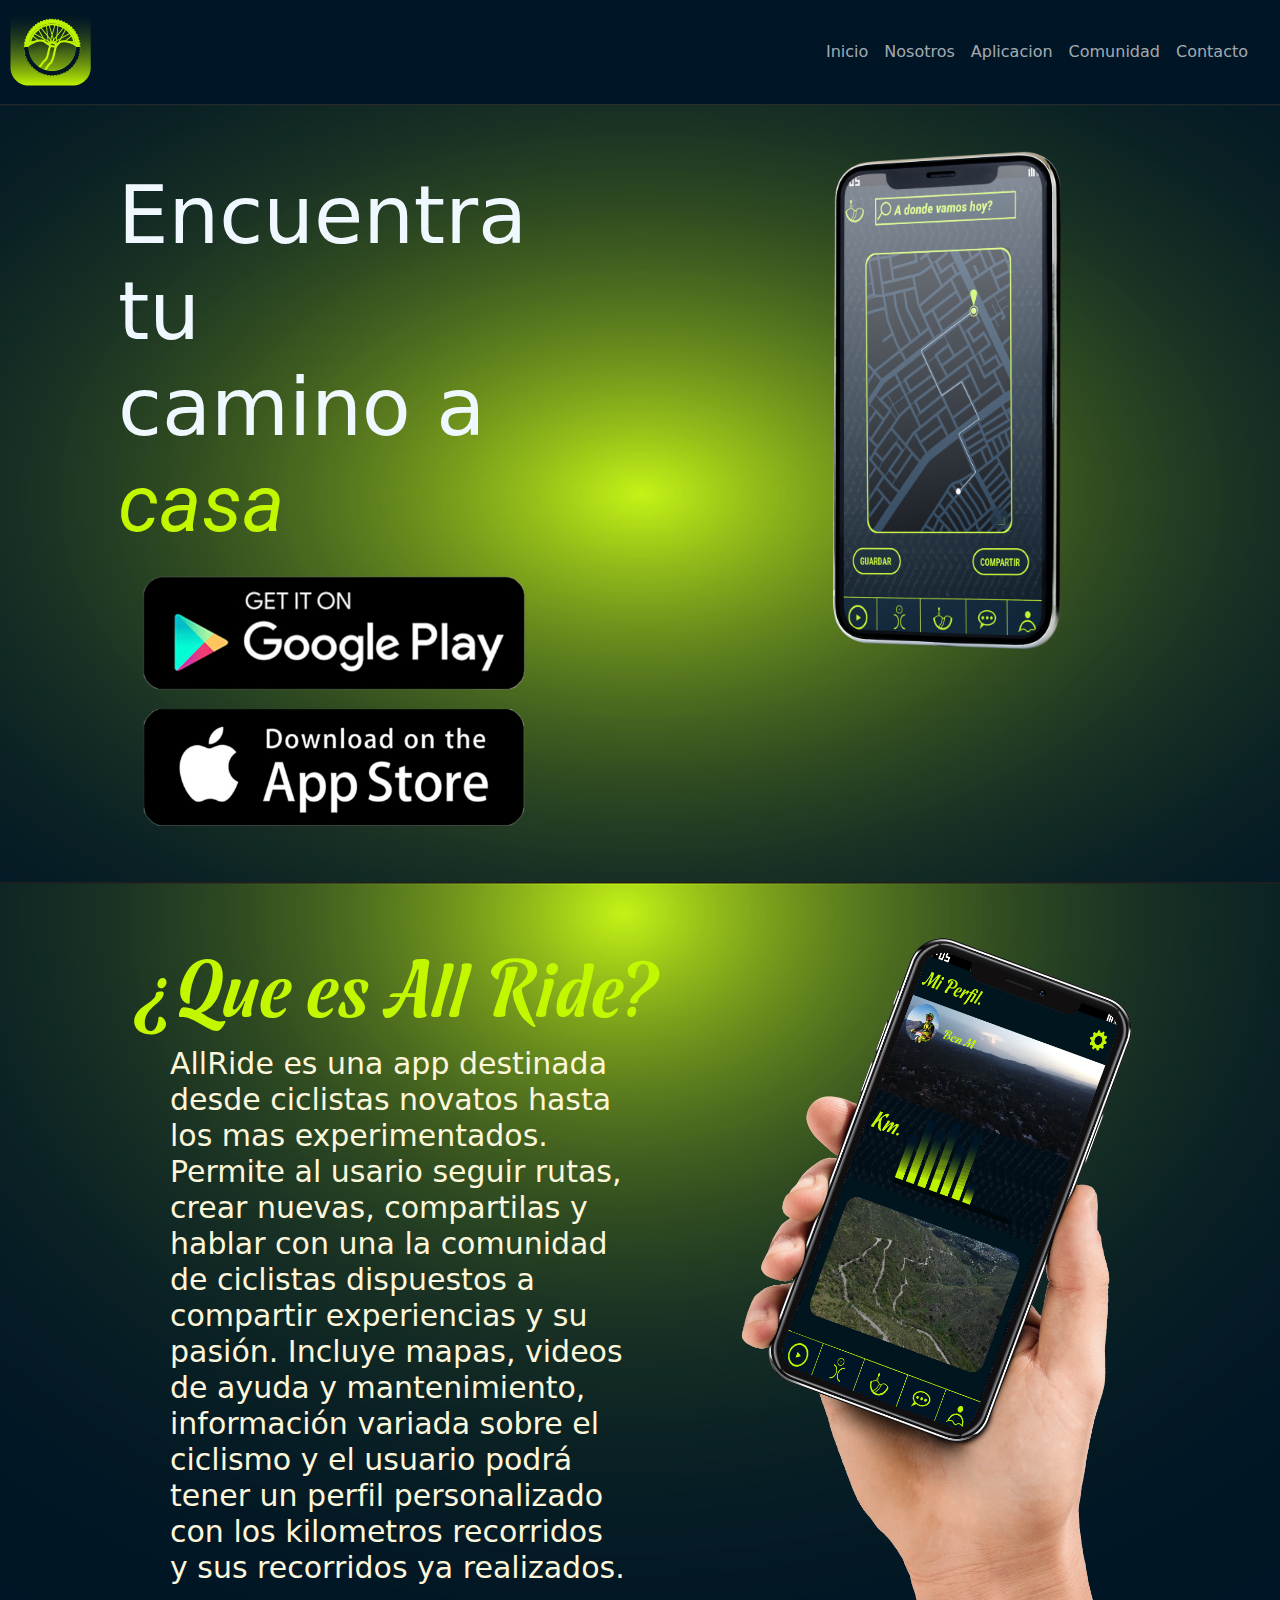
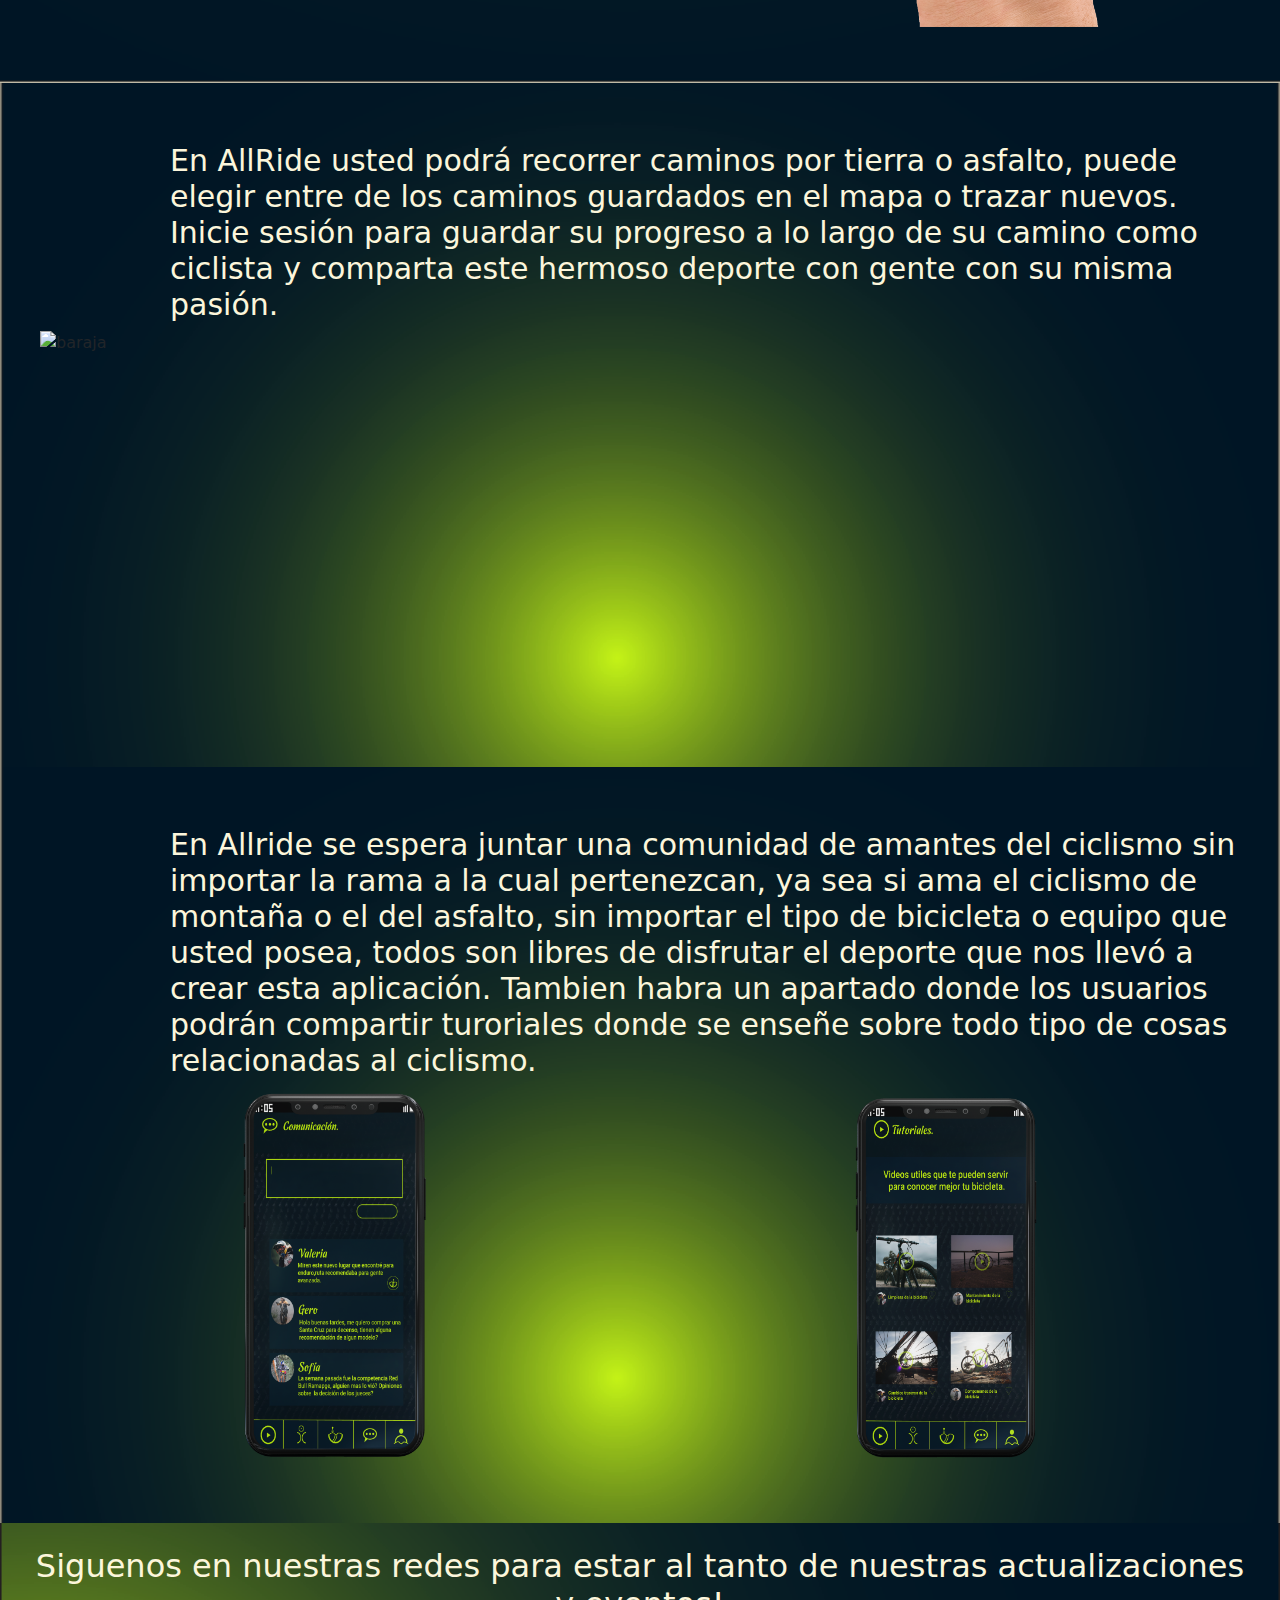
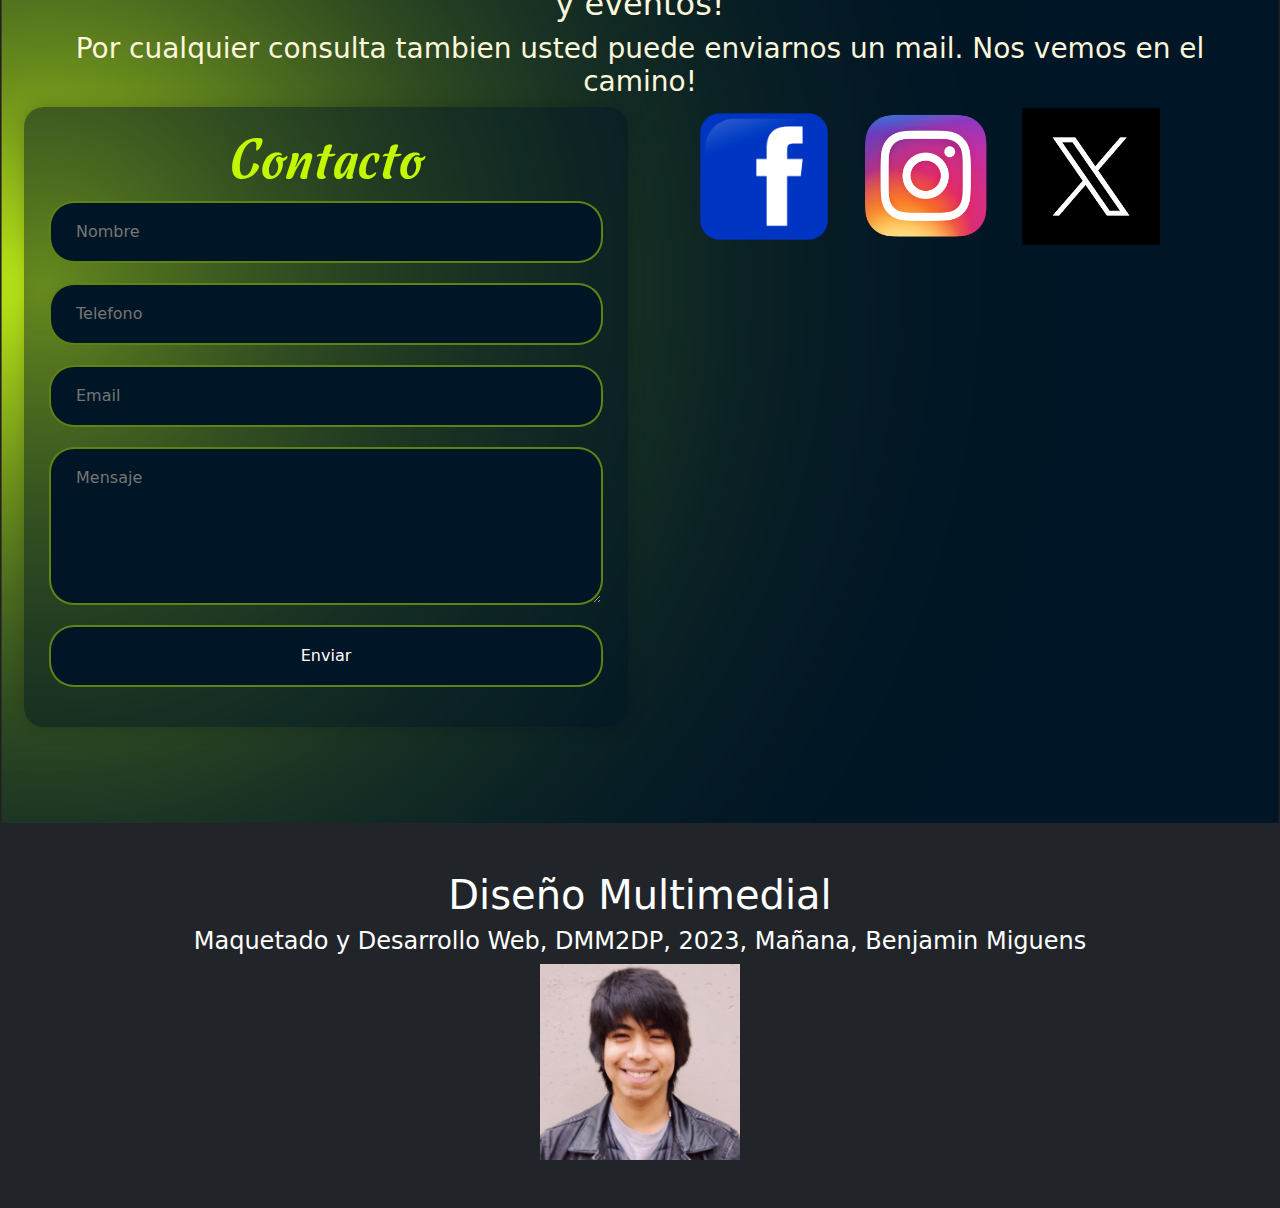
==== commit e9230b41: "Add files via upload" ====
--- a/index.html
+++ b/index.html
@@ -112,8 +112,8 @@
                             mas experimentados. Permite al usario seguir rutas,
                             crear nuevas, compartilas y hablar con una la comunidad
                             de ciclistas dispuestos a compartir experiencias y su pasión.
-                            Incluye, mapas, videos de ayuda y mantenimiento,
-                            información y el usuario podrá tener un perfil
+                            Incluye mapas, videos de ayuda y mantenimiento,
+                            información variada sobre el ciclismo y el usuario podrá tener un perfil
                             personalizado con los kilometros recorridos y sus
                             recorridos ya realizados.</h2>
                     </div>
@@ -140,9 +140,9 @@
                 <div class="col-md m-md-3">
                     <div class="row">
                     <div class="texto2 col-12 col-md-12 col-lg-12">
-                        <h2>En AllRide usted podrá recorrer caminos, sea en tierra o asfalto, puede
-                            elegir dentro de los caminos guardados en el mapa o trazar nuevos. Inicie
-                            sesión para guardar su progreso a lo largo de su carrera como ciclista y
+                        <h2>En AllRide usted podrá recorrer caminos por tierra o asfalto, puede
+                            elegir entre de los caminos guardados en el mapa o trazar nuevos. Inicie
+                            sesión para guardar su progreso a lo largo de su camino como ciclista y
                             comparta este hermoso deporte con gente con su misma pasión.</h2>
                     </div>
                     
@@ -171,8 +171,8 @@
                     <div class="row">
                     <div class="texto2 col-12 col-md-12 col-lg-12">
                         <h2>En Allride se espera juntar una comunidad de amantes del ciclismo
-                            sin importar la rama a la cual pertenezcan, ya sea si amas el ciclismo de
-                            montaña o en el asfalto, sin importar el tipo de bicicleta o equipo que usted
+                            sin importar la rama a la cual pertenezcan, ya sea si ama el ciclismo de
+                            montaña o el del asfalto, sin importar el tipo de bicicleta o equipo que usted
                             posea, todos son libres de disfrutar el deporte que nos llevó a crear esta
                             aplicación. Tambien habra un apartado donde los usuarios podrán compartir
                             turoriales donde se enseñe sobre todo tipo de cosas relacionadas al ciclismo.</h2>
@@ -201,7 +201,7 @@
         <div class="row justify-content-center">
             <div class="col-md-12">
                 <div class="txtContact">
-                <h2>Siguenos en nuestras redes para estar al tanto de nuestras actualizacionesy eventos!
+                <h2>Siguenos en nuestras redes para estar al tanto de nuestras actualizaciones y eventos!
                 </h2>
                 <h3>
                 Por cualquier consulta tambien usted puede enviarnos un mail. Nos vemos en el camino!
--- a/css/estilos.css
+++ b/css/estilos.css
@@ -370,6 +370,7 @@
 .texto1 h2{
     font-size: 40px;
     text-align: center;
+    padding-left: 0;
 }
 
 .texto1 p{
